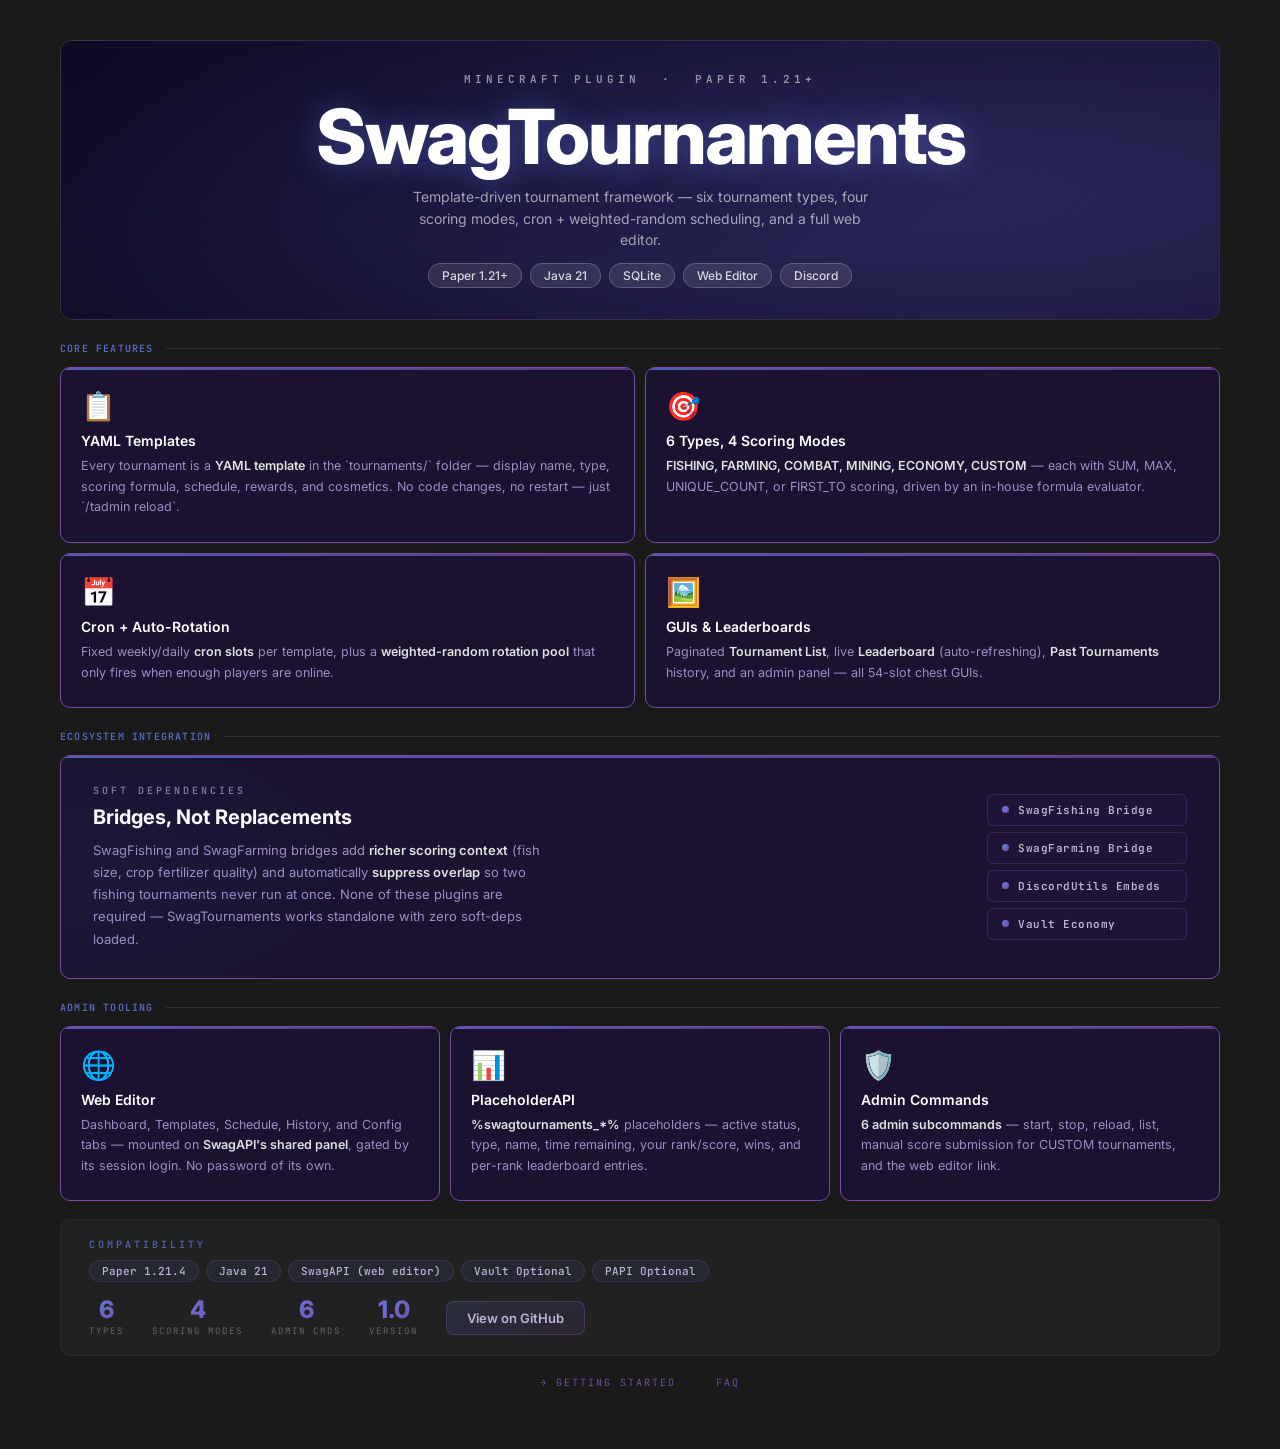
==== docs/banner.html @ 465679ff "Add documentation site Co-Authored-By: Claude Sonnet 5 <noreply@anthropic.com>" ====
<!DOCTYPE html>
<html lang="en">
<head>
<meta charset="UTF-8">
<meta name="viewport" content="width=device-width, initial-scale=1.0">
<title>SwagTournaments – Overview</title>
<link href="https://fonts.googleapis.com/css2?family=Inter:wght@300;400;500;600;700;800&family=JetBrains+Mono:wght@400;600&display=swap" rel="stylesheet">
<style>
  :root {
    --bg:            #1a1a1a;
    --bg-card:       #1e1e1e;
    --bg-sidebar:    #212121;
    --bg-active:     #1a1230;
    --border:        #2a2a2a;
    --border-dim:    #333;
    --border-accent: #764ba2;
    --purple:        #764ba2;
    --blue:          #667eea;
    --purple-muted:  #9b8ec4;
    --purple-light:  #c0b3d8;
    --text:          #e0e0e0;
    --text-muted:    #999;
    --text-dim:      #666;
    --gold:          #f0c060;
    --green:         #5fe05f;
    --grad:          linear-gradient(135deg, #667eea 0%, #764ba2 100%);
    --font:          'Inter', sans-serif;
    --mono:          'JetBrains Mono', monospace;
  }

  *, *::before, *::after { box-sizing: border-box; margin: 0; padding: 0; }

  body { background: var(--bg); color: var(--text); font-family: var(--font); }

  ::-webkit-scrollbar { width: 6px; }
  ::-webkit-scrollbar-track { background: var(--bg); }
  ::-webkit-scrollbar-thumb { background: var(--purple); border-radius: 3px; }

  .page {
    max-width: 1200px;
    margin: 0 auto;
    padding: 40px 20px 60px;
    display: flex;
    flex-direction: column;
    gap: 12px;
  }

  .section-label {
    display: flex;
    align-items: center;
    gap: 12px;
    margin-top: 10px;
  }
  .section-label span {
    font-family: var(--mono);
    font-size: 10px;
    font-weight: 600;
    letter-spacing: 0.12em;
    text-transform: uppercase;
    color: var(--blue);
    white-space: nowrap;
    opacity: 0.8;
  }
  .section-label::after {
    content: '';
    flex: 1;
    height: 1px;
    background: var(--border-dim);
  }

  /* ── HERO ── */
  .hero {
    position: relative;
    height: 280px;
    border-radius: 12px;
    overflow: hidden;
    border: 1px solid rgba(118,75,162,0.35);
    display: flex;
    align-items: center;
    justify-content: center;
  }
  .hero-bg {
    position: absolute;
    inset: 0;
    background: linear-gradient(135deg, #0f0c29, #302b63, #667eea, #764ba2);
    background-size: 300% 300%;
    animation: gradientShift 8s ease infinite;
  }
  @keyframes gradientShift {
    0%   { background-position: 0% 50%; }
    50%  { background-position: 100% 50%; }
    100% { background-position: 0% 50%; }
  }
  .hero-overlay {
    position: absolute;
    inset: 0;
    background: radial-gradient(ellipse 75% 75% at 50% 50%, transparent 40%, rgba(10,8,30,0.5) 100%);
  }
  .hero-content {
    position: relative;
    z-index: 1;
    text-align: center;
    display: flex;
    flex-direction: column;
    align-items: center;
    gap: 12px;
  }
  .hero-label {
    font-family: var(--mono);
    font-size: 11px;
    font-weight: 600;
    letter-spacing: 4px;
    text-transform: uppercase;
    color: rgba(255,255,255,0.55);
  }
  .hero-title {
    font-size: clamp(48px, 7vw, 76px);
    font-weight: 800;
    letter-spacing: -2px;
    line-height: 1;
    color: #fff;
    text-shadow: 0 2px 30px rgba(102,126,234,0.45);
  }
  .hero-sub {
    font-size: 14px;
    color: rgba(255,255,255,0.6);
    font-weight: 400;
    max-width: 460px;
    line-height: 1.55;
  }
  .hero-pills {
    display: flex;
    gap: 8px;
    flex-wrap: wrap;
    justify-content: center;
  }
  .hero-pill {
    background: rgba(255,255,255,0.1);
    border: 1px solid rgba(255,255,255,0.2);
    border-radius: 20px;
    padding: 4px 13px;
    font-size: 12px;
    font-weight: 500;
    color: rgba(255,255,255,0.8);
  }

  /* ── CARDS ── */
  .grid-2 { display: grid; grid-template-columns: 1fr 1fr;     gap: 10px; }
  .grid-3 { display: grid; grid-template-columns: 1fr 1fr 1fr; gap: 10px; }

  .card {
    background: var(--bg-active);
    border: 1px solid var(--border-accent);
    border-radius: 10px;
    padding: 24px 20px;
    position: relative;
    overflow: hidden;
    transition: border-color 0.2s;
  }
  .card:hover { border-color: var(--blue); }
  a.card-link { text-decoration: none; color: inherit; display: block; height: 100%; }
  a.card-link:hover .card { border-color: var(--blue); }
  a.card-link .card { height: 100%; transition: border-color 0.2s, transform 0.15s; box-sizing: border-box; }
  a.card-link:hover .card { transform: translateY(-2px); }
  .card::before {
    content: '';
    position: absolute;
    top: 0; left: 0; right: 0;
    height: 2px;
    background: var(--grad);
    opacity: 0.7;
  }
  .card-icon { font-size: 28px; margin-bottom: 12px; display: block; line-height: 1; }
  .card-title { font-size: 14px; font-weight: 600; color: #fff; margin-bottom: 7px; }
  .card-desc { font-size: 12.5px; line-height: 1.65; color: var(--purple-muted); }
  .card-desc strong { color: var(--text); font-weight: 600; }

  /* ── WIDE CARD ── */
  .wide-card {
    background: var(--bg-active);
    border: 1px solid var(--border-accent);
    border-radius: 10px;
    padding: 28px 32px;
    display: flex;
    align-items: center;
    gap: 48px;
    position: relative;
    overflow: hidden;
  }
  .wide-card::before {
    content: '';
    position: absolute;
    top: 0; left: 0; right: 0;
    height: 2px;
    background: var(--grad);
    opacity: 0.7;
  }
  .wide-card::after {
    content: '';
    position: absolute;
    inset: 0;
    background: radial-gradient(ellipse 40% 100% at 0% 50%, rgba(102,126,234,0.05) 0%, transparent 70%);
    pointer-events: none;
  }
  .wide-text { flex: 1; }
  .wide-tag {
    font-family: var(--mono);
    font-size: 10px;
    font-weight: 600;
    letter-spacing: 3px;
    text-transform: uppercase;
    color: var(--purple-muted);
    opacity: 0.8;
    margin-bottom: 8px;
  }
  .wide-title { font-size: 20px; font-weight: 700; color: #fff; margin-bottom: 10px; }
  .wide-desc { font-size: 13px; line-height: 1.7; color: var(--purple-muted); max-width: 460px; }
  .wide-desc strong { color: var(--text); font-weight: 600; }

  .tax-stack { display: flex; flex-direction: column; gap: 6px; min-width: 200px; }
  .tax-pill {
    display: flex;
    align-items: center;
    gap: 9px;
    padding: 8px 14px;
    border-radius: 6px;
    border: 1px solid rgba(118,75,162,0.3);
    background: rgba(118,75,162,0.06);
    font-family: var(--mono);
    font-size: 11px;
    font-weight: 600;
    letter-spacing: 0.5px;
    color: var(--purple-light);
  }
  .tdot { width: 7px; height: 7px; border-radius: 50%; flex-shrink: 0; background: var(--grad); }

  /* ── FOOTER BAR ── */
  .footer-bar {
    background: var(--bg-sidebar);
    border: 1px solid var(--border);
    border-radius: 10px;
    padding: 18px 28px;
    display: flex;
    align-items: center;
    justify-content: space-between;
    flex-wrap: wrap;
    gap: 16px;
    margin-top: 6px;
  }
  .footer-left { display: flex; flex-direction: column; gap: 9px; }
  .compat-label {
    font-family: var(--mono);
    font-size: 10px;
    font-weight: 600;
    letter-spacing: 3px;
    text-transform: uppercase;
    color: var(--blue);
    opacity: 0.7;
  }
  .ver-chips { display: flex; gap: 7px; flex-wrap: wrap; }
  .ver-chip {
    padding: 3px 12px;
    border-radius: 20px;
    background: rgba(102,126,234,0.08);
    border: 1px solid rgba(118,75,162,0.25);
    font-size: 11px;
    font-weight: 500;
    color: var(--purple-light);
    font-family: var(--mono);
  }
  .footer-right { display: flex; gap: 28px; align-items: center; }
  .stat-block { text-align: center; }
  .stat-num {
    font-size: 24px;
    font-weight: 800;
    background: var(--grad);
    -webkit-background-clip: text;
    -webkit-text-fill-color: transparent;
    background-clip: text;
    line-height: 1;
  }
  .stat-lbl {
    font-size: 9px;
    letter-spacing: 2px;
    text-transform: uppercase;
    color: var(--text-dim);
    font-family: var(--mono);
    margin-top: 3px;
  }
  .dl-btn {
    padding: 8px 20px;
    background: linear-gradient(135deg, rgba(102,126,234,0.12), rgba(118,75,162,0.12));
    border: 1px solid rgba(118,75,162,0.4);
    border-radius: 8px;
    color: var(--purple-light);
    font-family: var(--font);
    font-size: 13px;
    font-weight: 600;
    cursor: pointer;
    transition: all 0.18s;
  }
  .dl-btn:hover {
    background: linear-gradient(135deg, rgba(102,126,234,0.2), rgba(118,75,162,0.2));
    border-color: var(--purple);
    color: #fff;
    transform: translateY(-1px);
  }

  .chip {
    font-family: var(--mono);
    font-size: 11px;
    background: #252525;
    color: var(--blue);
    padding: 1px 6px;
    border-radius: 4px;
    border: 1px solid var(--border);
  }

  .hint {
    text-align: center;
    font-family: var(--mono);
    font-size: 10px;
    letter-spacing: 2px;
    color: #2e2e2e;
    text-transform: uppercase;
    padding-top: 8px;
  }
</style>
</head>
<body>
<div class="page">

  <!-- HERO -->
  <div class="hero">
    <div class="hero-bg"></div>
    <div class="hero-overlay"></div>
    <div class="hero-content">
      <div class="hero-label">Minecraft Plugin &nbsp;·&nbsp; Paper 1.21+</div>
      <div class="hero-title">SwagTournaments</div>
      <div class="hero-sub">Template-driven tournament framework — six tournament types, four scoring modes, cron + weighted-random scheduling, and a full web editor.</div>
      <div class="hero-pills">
        <span class="hero-pill">Paper 1.21+</span>
        <span class="hero-pill">Java 21</span>
        <span class="hero-pill">SQLite</span>
        <span class="hero-pill">Web Editor</span>
        <span class="hero-pill">Discord</span>
      </div>
    </div>
  </div>

  <!-- CORE FEATURES -->
  <div class="section-label"><span>Core Features</span></div>
  <div class="grid-2">
    <a class="card-link" href="./index.html#/core-features/tournaments">
      <div class="card">
        <span class="card-icon">📋</span>
        <div class="card-title">YAML Templates</div>
        <div class="card-desc">Every tournament is a <strong>YAML template</strong> in the `tournaments/` folder — display name, type, scoring formula, schedule, rewards, and cosmetics. No code changes, no restart — just `/tadmin reload`.</div>
      </div>
    </a>
    <a class="card-link" href="./index.html#/core-features/scoring">
      <div class="card">
        <span class="card-icon">🎯</span>
        <div class="card-title">6 Types, 4 Scoring Modes</div>
        <div class="card-desc"><strong>FISHING, FARMING, COMBAT, MINING, ECONOMY, CUSTOM</strong> — each with SUM, MAX, UNIQUE_COUNT, or FIRST_TO scoring, driven by an in-house formula evaluator.</div>
      </div>
    </a>
    <a class="card-link" href="./index.html#/core-features/scheduling">
      <div class="card">
        <span class="card-icon">📅</span>
        <div class="card-title">Cron + Auto-Rotation</div>
        <div class="card-desc">Fixed weekly/daily <strong>cron slots</strong> per template, plus a <strong>weighted-random rotation pool</strong> that only fires when enough players are online.</div>
      </div>
    </a>
    <a class="card-link" href="./index.html#/core-features/leaderboards">
      <div class="card">
        <span class="card-icon">🖼️</span>
        <div class="card-title">GUIs & Leaderboards</div>
        <div class="card-desc">Paginated <strong>Tournament List</strong>, live <strong>Leaderboard</strong> (auto-refreshing), <strong>Past Tournaments</strong> history, and an admin panel — all 54-slot chest GUIs.</div>
      </div>
    </a>
  </div>

  <!-- INTEGRATIONS -->
  <div class="section-label"><span>Ecosystem Integration</span></div>
  <a href="./index.html#/core-features/integrations" style="text-decoration:none;color:inherit;display:block;">
    <div class="wide-card" style="cursor:pointer;transition:border-color 0.2s,transform 0.15s;" onmouseover="this.style.borderColor='#667eea';this.style.transform='translateY(-2px)'" onmouseout="this.style.borderColor='';this.style.transform=''">
      <div class="wide-text">
        <div class="wide-tag">Soft Dependencies</div>
        <div class="wide-title">Bridges, Not Replacements</div>
        <div class="wide-desc">SwagFishing and SwagFarming bridges add <strong>richer scoring context</strong> (fish size, crop fertilizer quality) and automatically <strong>suppress overlap</strong> so two fishing tournaments never run at once. None of these plugins are required — SwagTournaments works standalone with zero soft-deps loaded.</div>
      </div>
      <div class="tax-stack">
        <div class="tax-pill"><span class="tdot"></span> SwagFishing Bridge</div>
        <div class="tax-pill"><span class="tdot"></span> SwagFarming Bridge</div>
        <div class="tax-pill"><span class="tdot"></span> DiscordUtils Embeds</div>
        <div class="tax-pill"><span class="tdot"></span> Vault Economy</div>
      </div>
    </div>
  </a>

  <!-- TOOLING -->
  <div class="section-label"><span>Admin Tooling</span></div>
  <div class="grid-3">
    <a class="card-link" href="./index.html#/web-editor/overview">
      <div class="card">
        <span class="card-icon">🌐</span>
        <div class="card-title">Web Editor</div>
        <div class="card-desc">Dashboard, Templates, Schedule, History, and Config tabs — mounted on <strong>SwagAPI's shared panel</strong>, gated by its session login. No password of its own.</div>
      </div>
    </a>
    <a class="card-link" href="./index.html#/core-features/placeholders">
      <div class="card">
        <span class="card-icon">📊</span>
        <div class="card-title">PlaceholderAPI</div>
        <div class="card-desc"><strong>%swagtournaments_*%</strong> placeholders — active status, type, name, time remaining, your rank/score, wins, and per-rank leaderboard entries.</div>
      </div>
    </a>
    <a class="card-link" href="./index.html#/commands/admin-commands">
      <div class="card">
        <span class="card-icon">🛡️</span>
        <div class="card-title">Admin Commands</div>
        <div class="card-desc"><strong>6 admin subcommands</strong> — start, stop, reload, list, manual score submission for CUSTOM tournaments, and the web editor link.</div>
      </div>
    </a>
  </div>

  <!-- FOOTER -->
  <div class="footer-bar">
    <div class="footer-left">
      <div class="compat-label">Compatibility</div>
      <div class="ver-chips">
        <span class="ver-chip">Paper 1.21.4</span>
        <span class="ver-chip">Java 21</span>
        <span class="ver-chip">SwagAPI (web editor)</span>
        <span class="ver-chip">Vault Optional</span>
        <span class="ver-chip">PAPI Optional</span>
      </div>
    </div>
    <div class="footer-right">
      <div class="stat-block">
        <div class="stat-num">6</div>
        <div class="stat-lbl">Types</div>
      </div>
      <div class="stat-block">
        <div class="stat-num">4</div>
        <div class="stat-lbl">Scoring Modes</div>
      </div>
      <div class="stat-block">
        <div class="stat-num">6</div>
        <div class="stat-lbl">Admin Cmds</div>
      </div>
      <div class="stat-block">
        <div class="stat-num">1.0</div>
        <div class="stat-lbl">Version</div>
      </div>
      <a href="https://github.com/swag617/SwagTournaments" target="_blank" style="text-decoration:none;"><button class="dl-btn">View on GitHub</button></a>
    </div>
  </div>

  <div class="hint"><a href="./index.html#/getting-started/installation" style="color:#764ba2;text-decoration:none;font-family:'JetBrains Mono',monospace;font-size:10px;letter-spacing:2px;text-transform:uppercase;">→ getting started</a> &nbsp;·&nbsp; <a href="./index.html#/troubleshooting/faq" style="color:#764ba2;text-decoration:none;font-family:'JetBrains Mono',monospace;font-size:10px;letter-spacing:2px;text-transform:uppercase;">faq</a></div>
</div>
</body>
</html>
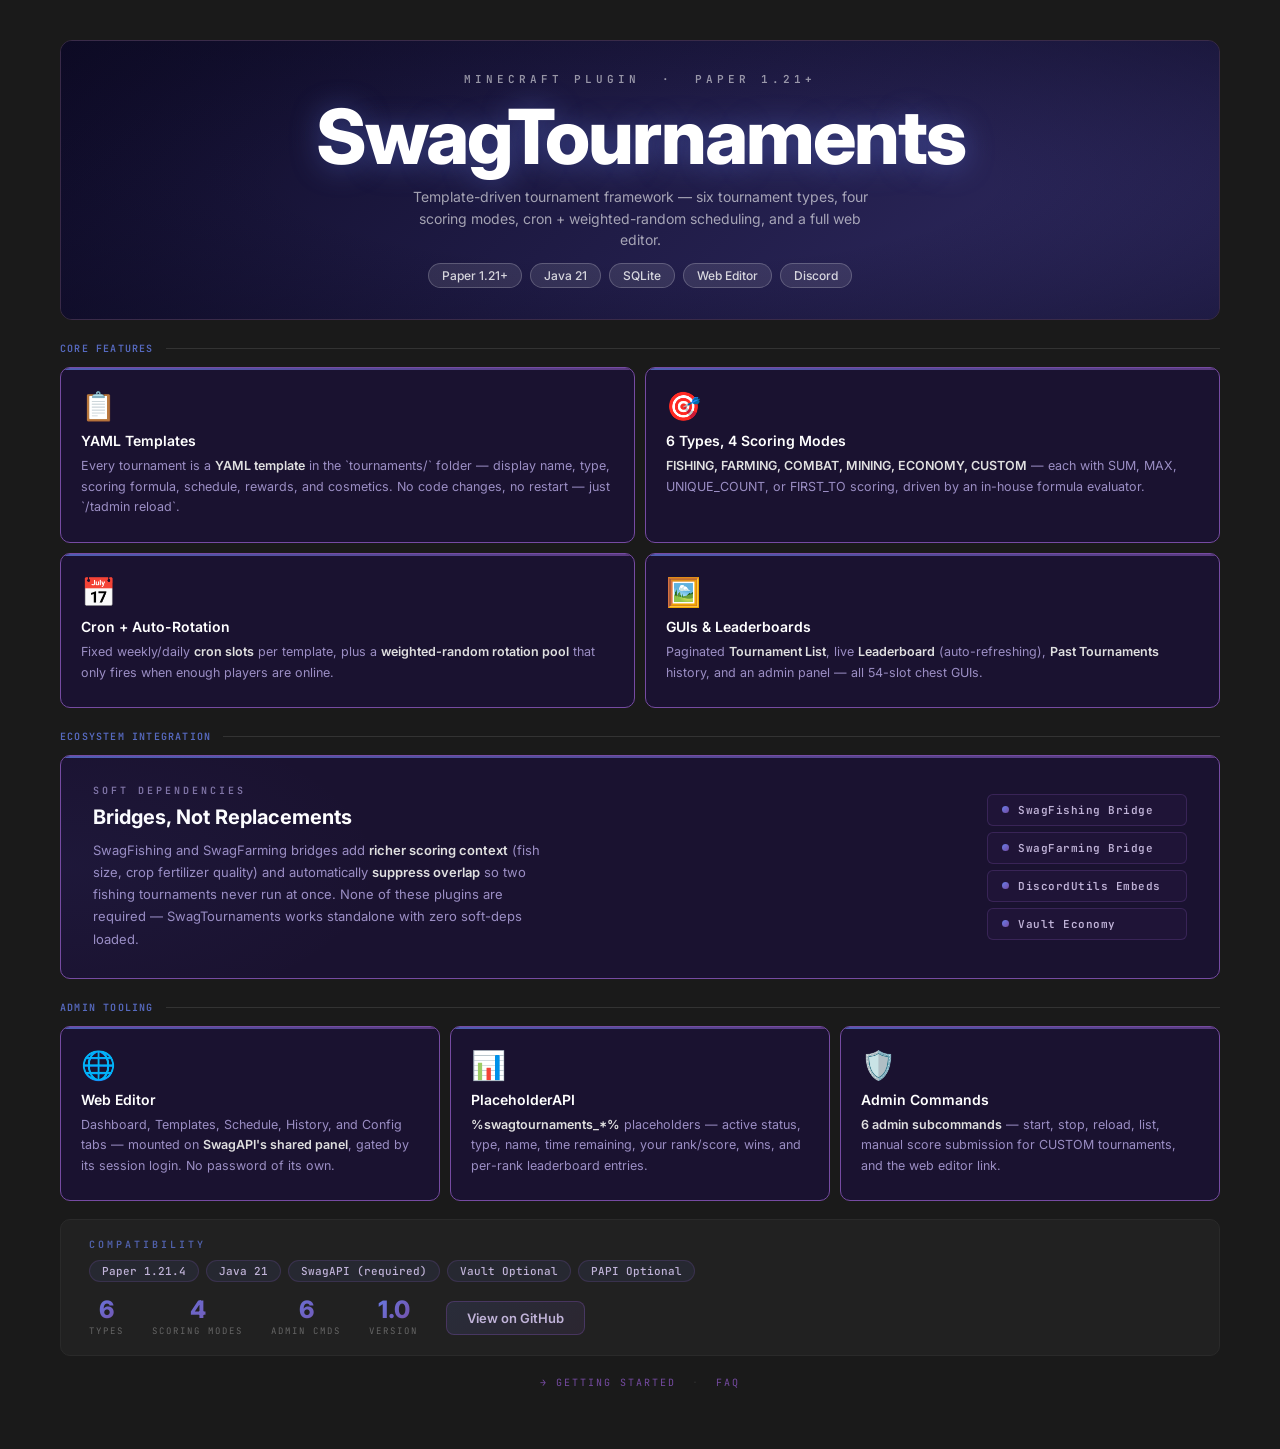
==== commit 9a8702b6: "Add root README and fix docs describing SwagAPI as optional git history shows SwagAPI was promoted f" ====
--- a/docs/banner.html
+++ b/docs/banner.html
@@ -432,7 +432,7 @@
       <div class="ver-chips">
         <span class="ver-chip">Paper 1.21.4</span>
         <span class="ver-chip">Java 21</span>
-        <span class="ver-chip">SwagAPI (web editor)</span>
+        <span class="ver-chip">SwagAPI (required)</span>
         <span class="ver-chip">Vault Optional</span>
         <span class="ver-chip">PAPI Optional</span>
       </div>
